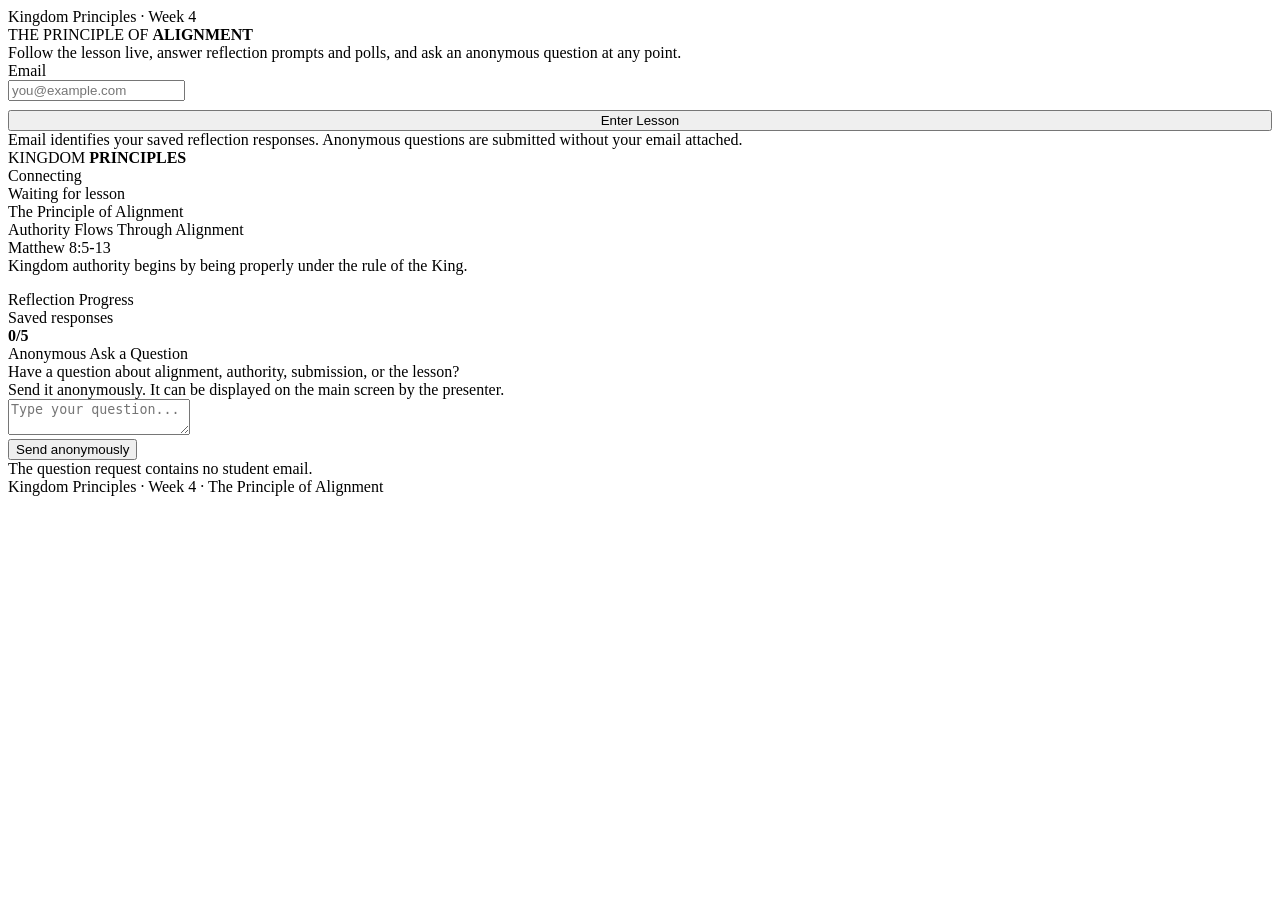
==== alignment/index.html @ 0508b167 "Add Kingdom Principles Alignment student portal" ====
<!doctype html>
<html lang="en"><head><meta charset="utf-8"><meta name="viewport" content="width=device-width,initial-scale=1,maximum-scale=1,user-scalable=no,viewport-fit=cover">
<title>Kingdom Principles · Alignment Student</title>
<link href="https://fonts.googleapis.com/css2?family=Bebas+Neue&family=Barlow+Condensed:wght@500;600;700;800;900&family=Barlow:wght@300;400;500;600&family=Playfair+Display:ital,wght@0,500;1,500&display=swap" rel="stylesheet">
<link rel="stylesheet" href="/alignment.css"></head><body>
<div id="gate" class="gate"><div class="gate-box"><div class="ey">Kingdom Principles · Week 4</div><div class="gate-title">THE PRINCIPLE OF <b>ALIGNMENT</b></div><div class="gate-copy">Follow the lesson live, answer reflection prompts and polls, and ask an anonymous question at any point.</div><div class="ey">Email</div><input id="email" class="email" type="email" inputmode="email" autocomplete="email" placeholder="you@example.com"><button class="btn primary" style="width:100%;margin-top:9px" onclick="enter()">Enter Lesson</button><div id="gate-err" class="err hidden"></div><div class="small">Email identifies your saved reflection responses. Anonymous questions are submitted without your email attached.</div></div></div>
<header class="top"><div class="brand">KINGDOM <b>PRINCIPLES</b></div><div class="live"><span id="dot" class="dot"></span><span id="sync">Connecting</span></div></header>
<main class="shell">
<section class="card"><div id="live-k" class="ey">Waiting for lesson</div><div id="live-title" class="title">The Principle of Alignment</div><div id="live-sub" class="sub">Authority Flows Through Alignment</div><div id="live-ref" class="ref">Matthew 8:5-13</div><div id="live-body" class="body">Kingdom authority begins by being properly under the rule of the King.</div><ul id="live-points" class="points hidden"></ul></section>
<section id="poll-zone"></section><section id="prompt-zone"></section>
<section class="card"><div class="progress"><div><div class="ey">Reflection Progress</div><div>Saved responses</div></div><strong id="prog">0/5</strong></div><div class="bar"><span id="progbar" style="width:0"></span></div></section>
<section class="card ask"><div class="ey">Anonymous Ask a Question</div><div class="prompt-q">Have a question about alignment, authority, submission, or the lesson?</div><div class="hint">Send it anonymously. It can be displayed on the main screen by the presenter.</div><textarea id="ask" class="ta" placeholder="Type your question..."></textarea><div class="actions"><button class="btn" onclick="askQuestion()">Send anonymously</button><span id="ask-state" class="state"></span></div><div class="privacy">The question request contains no student email.</div></section>
<div class="footer">Kingdom Principles · Week 4 · The Principle of Alignment</div>
</main>
<script src="/kp-alignment-data.js"></script><script src="/alignment.js"></script></body></html>
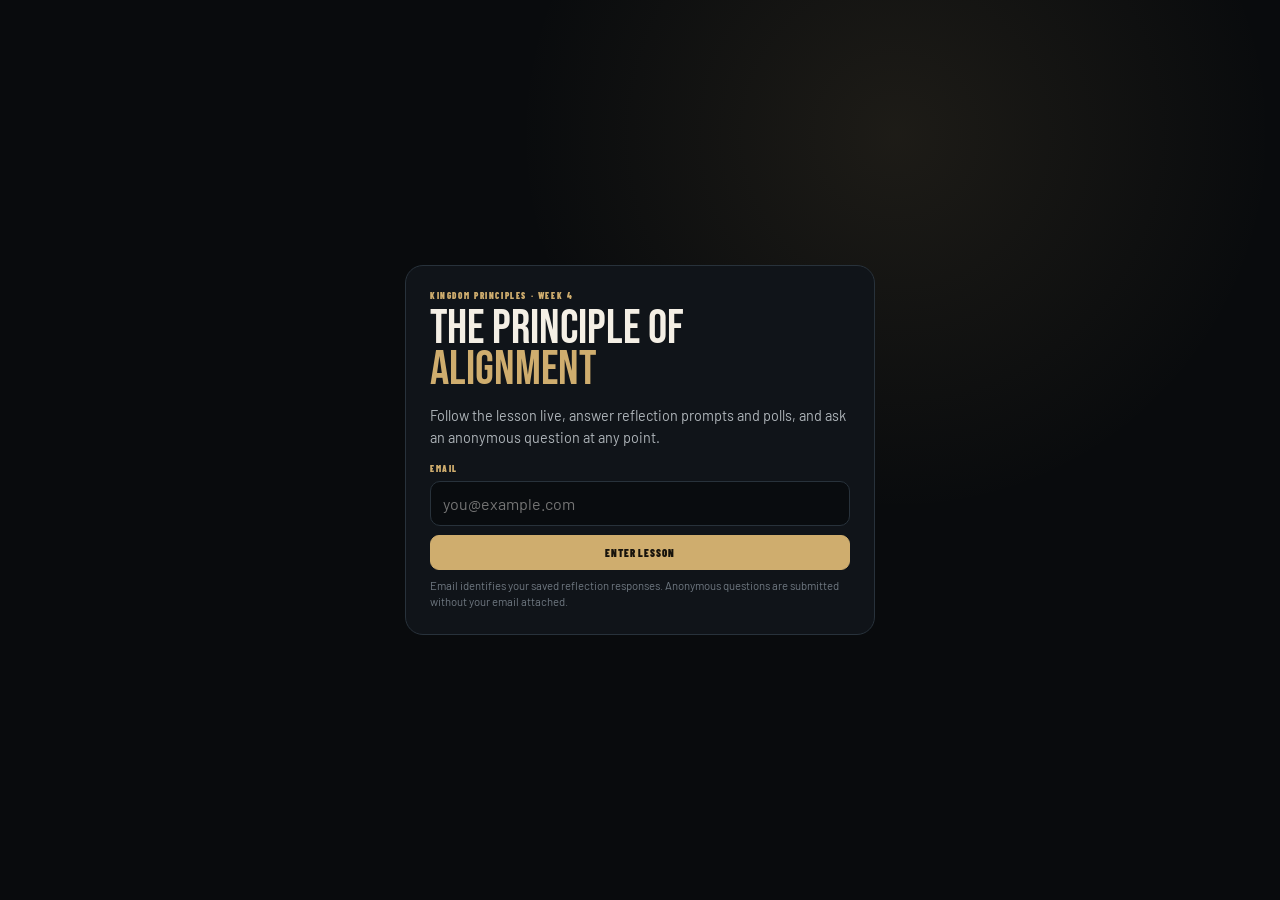
==== commit a7118a4e: "Use dedicated Alignment student portal styles" ====
--- a/alignment/index.html
+++ b/alignment/index.html
@@ -2,7 +2,7 @@
 <html lang="en"><head><meta charset="utf-8"><meta name="viewport" content="width=device-width,initial-scale=1,maximum-scale=1,user-scalable=no,viewport-fit=cover">
 <title>Kingdom Principles · Alignment Student</title>
 <link href="https://fonts.googleapis.com/css2?family=Bebas+Neue&family=Barlow+Condensed:wght@500;600;700;800;900&family=Barlow:wght@300;400;500;600&family=Playfair+Display:ital,wght@0,500;1,500&display=swap" rel="stylesheet">
-<link rel="stylesheet" href="/alignment.css"></head><body>
+<link rel="stylesheet" href="/alignment-student.css"></head><body>
 <div id="gate" class="gate"><div class="gate-box"><div class="ey">Kingdom Principles · Week 4</div><div class="gate-title">THE PRINCIPLE OF <b>ALIGNMENT</b></div><div class="gate-copy">Follow the lesson live, answer reflection prompts and polls, and ask an anonymous question at any point.</div><div class="ey">Email</div><input id="email" class="email" type="email" inputmode="email" autocomplete="email" placeholder="you@example.com"><button class="btn primary" style="width:100%;margin-top:9px" onclick="enter()">Enter Lesson</button><div id="gate-err" class="err hidden"></div><div class="small">Email identifies your saved reflection responses. Anonymous questions are submitted without your email attached.</div></div></div>
 <header class="top"><div class="brand">KINGDOM <b>PRINCIPLES</b></div><div class="live"><span id="dot" class="dot"></span><span id="sync">Connecting</span></div></header>
 <main class="shell">
--- a/alignment-student.css
+++ b/alignment-student.css
@@ -0,0 +1 @@
+:root{--bg:#090b0d;--panel:#101419;--panel2:#161b21;--ink:#f4efe5;--muted:#7f8993;--line:#28323b;--gold:#cfad6e;--sage:#91a79a;--green:#49cf86;--red:#d66d63;--fd:'Bebas Neue',Impact,sans-serif;--fc:'Barlow Condensed','Arial Narrow',sans-serif;--fb:'Barlow',Arial,sans-serif;--fp:'Playfair Display',Georgia,serif}*{box-sizing:border-box}html,body{margin:0;min-height:100%;background:var(--bg);color:var(--ink);font-family:var(--fb)}button,input,textarea{font:inherit}.hidden{display:none!important}body{background:radial-gradient(circle at 85% 0,rgba(207,173,110,.07),transparent 30%),linear-gradient(180deg,#090b0d,#0d1115)}.top{position:sticky;top:0;z-index:30;height:58px;padding:0 14px;display:flex;align-items:center;justify-content:space-between;background:rgba(9,11,13,.95);border-bottom:1px solid var(--line);backdrop-filter:blur(12px)}.brand{font-family:var(--fd);font-size:1.15rem;letter-spacing:.07em}.brand b{color:var(--gold);font-weight:400}.live{display:flex;align-items:center;gap:7px;font-family:var(--fc);font-size:.57rem;font-weight:900;letter-spacing:.12em;text-transform:uppercase;color:var(--muted)}.dot{width:7px;height:7px;border-radius:50%;background:#58616a}.dot.on{background:var(--green);box-shadow:0 0 10px rgba(73,207,134,.45)}.shell{width:min(760px,100%);margin:auto;padding:14px 12px 80px}.card{border:1px solid var(--line);border-radius:15px;background:rgba(16,20,25,.96);padding:16px;margin-bottom:10px}.ey{font-family:var(--fc);font-size:.56rem;font-weight:900;letter-spacing:.18em;text-transform:uppercase;color:var(--gold);margin-bottom:7px}.title{font-family:var(--fd);font-size:clamp(2rem,8.5vw,4.2rem);line-height:.9;text-transform:uppercase}.sub{font-family:var(--fp);font-style:italic;color:#bbb5aa;font-size:.92rem;line-height:1.45;margin-top:10px}.ref{font-family:var(--fc);font-size:.68rem;font-weight:900;letter-spacing:.11em;text-transform:uppercase;color:var(--sage);margin-top:11px}.body{font-size:.94rem;line-height:1.52;color:#d1d5d8;margin-top:10px}.points{list-style:none;padding:0;margin:12px 0 0;display:grid;gap:7px}.points li{border-left:2px solid var(--gold);padding:7px 9px;background:#0b0f13;font-size:.88rem}.progress{display:flex;justify-content:space-between;align-items:center;gap:10px}.progress strong{font-family:var(--fd);font-size:1.7rem;color:var(--gold)}.bar{height:5px;background:#20272e;border-radius:99px;overflow:hidden;margin-top:9px}.bar span{display:block;height:100%;background:var(--gold);width:0}.poll{border-color:rgba(207,173,110,.55);background:radial-gradient(circle at 100% 0,rgba(207,173,110,.12),transparent 45%),var(--panel)}.poll-q{font-family:var(--fd);font-size:clamp(1.8rem,7vw,3rem);line-height:.94;text-transform:uppercase}.choices{display:grid;gap:8px;margin-top:13px}.choice{border:1px solid var(--line);border-radius:9px;background:#0b0f13;color:var(--ink);padding:11px 12px;text-align:left;font-family:var(--fc);font-size:.85rem;font-weight:900;letter-spacing:.05em;text-transform:uppercase}.choice.selected{border-color:var(--gold);background:rgba(207,173,110,.12);color:var(--gold)}.hint{font-size:.76rem;line-height:1.4;color:var(--muted);margin-top:8px}.prompt-q{font-family:var(--fc);font-size:1.18rem;font-weight:900;line-height:1.1}.ta,.email{width:100%;border:1px solid var(--line);border-radius:10px;background:#090c0f;color:var(--ink);padding:12px;outline:none}.ta{min-height:100px;resize:vertical;line-height:1.45}.ta:focus,.email:focus{border-color:var(--gold)}.actions{display:flex;align-items:center;gap:8px;flex-wrap:wrap;margin-top:9px}.btn{border:1px solid var(--line);border-radius:9px;background:var(--panel2);color:var(--ink);padding:10px 12px;font-family:var(--fc);font-size:.67rem;font-weight:900;letter-spacing:.09em;text-transform:uppercase}.btn.primary{background:var(--gold);border-color:var(--gold);color:#17130c}.state{font-family:var(--fc);font-size:.57rem;font-weight:800;letter-spacing:.08em;text-transform:uppercase;color:var(--muted)}.state.ok{color:var(--green)}.ask{border-color:rgba(145,167,154,.42)}.ask .ey{color:var(--sage)}.privacy,.small{font-size:.71rem;color:#6f7881;line-height:1.4;margin-top:8px}.gate{position:fixed;inset:0;z-index:100;background:radial-gradient(circle at 70% 15%,rgba(207,173,110,.1),transparent 32%),#090b0d;display:flex;align-items:center;justify-content:center;padding:18px}.gate-box{width:min(470px,100%);border:1px solid var(--line);background:#101419;border-radius:18px;padding:24px}.gate-title{font-family:var(--fd);font-size:3rem;line-height:.86;text-transform:uppercase}.gate-title b{color:var(--gold);font-weight:400}.gate-copy{font-size:.9rem;line-height:1.5;color:#aeb4b9;margin:15px 0}.err{font-size:.74rem;color:#ff9a91;margin-top:8px}.footer{text-align:center;font-family:var(--fc);font-size:.54rem;letter-spacing:.12em;text-transform:uppercase;color:#4d555d;padding-top:12px}
